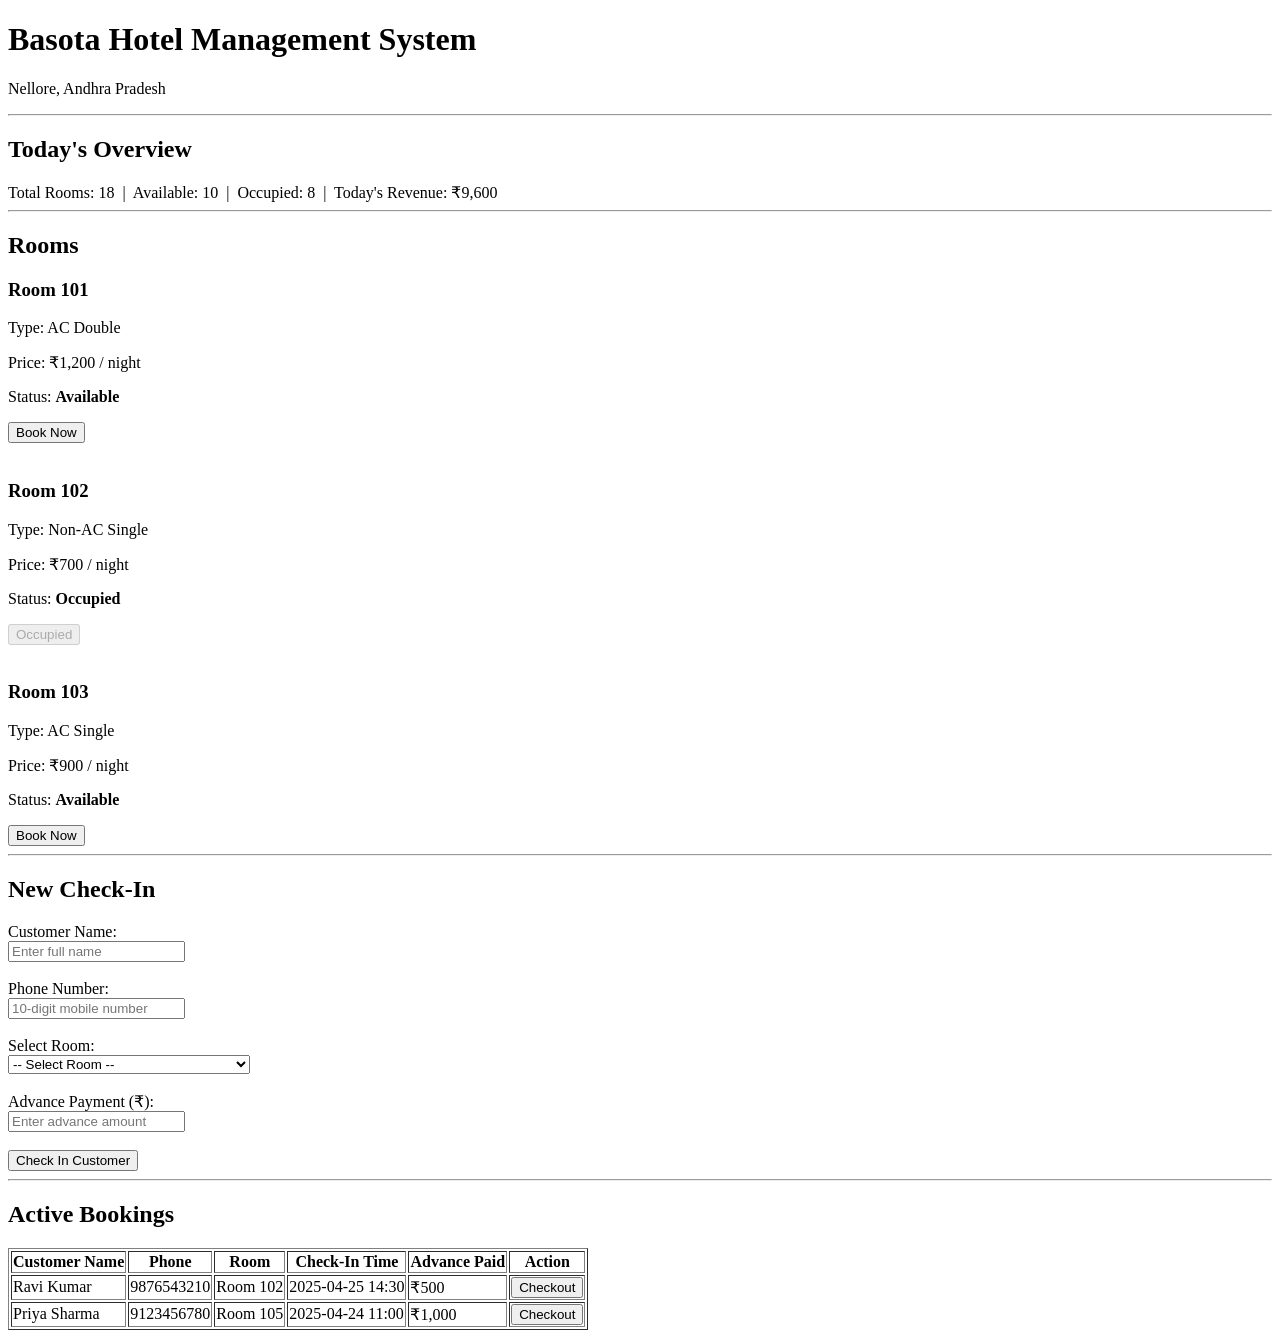
==== HMS/index.html @ ab5b76ca "Day 2 - HTML structure with rooms, form and bookings table" ====
<!DOCTYPE html>
<html lang="en">
<head>
  <meta charset="UTF-8">
  <meta name="viewport" content="width=device-width, initial-scale=1.0">
  <title>Basota Hotel</title>
</head>
<body>

  <!-- PAGE HEADER -->
  <header>
    <h1>Basota Hotel Management System</h1>
    <p>Nellore, Andhra Pradesh</p>
  </header>

  <hr>

  <!-- DASHBOARD STATS -->
  <section>
    <h2>Today's Overview</h2>

    <div>
      <span>Total Rooms: 18</span> &nbsp;|&nbsp;
      <span>Available: 10</span> &nbsp;|&nbsp;
      <span>Occupied: 8</span> &nbsp;|&nbsp;
      <span>Today's Revenue: ₹9,600</span>
    </div>
  </section>

  <hr>

  <!-- ROOM CARDS -->
  <section>
    <h2>Rooms</h2>

    <!-- Room Card 1 -->
    <div>
      <h3>Room 101</h3>
      <p>Type: AC Double</p>
      <p>Price: ₹1,200 / night</p>
      <p>Status: <strong>Available</strong></p>
      <button>Book Now</button>
    </div>

    <br>

    <!-- Room Card 2 -->
    <div>
      <h3>Room 102</h3>
      <p>Type: Non-AC Single</p>
      <p>Price: ₹700 / night</p>
      <p>Status: <strong>Occupied</strong></p>
      <button disabled>Occupied</button>
    </div>

    <br>

    <!-- Room Card 3 -->
    <div>
      <h3>Room 103</h3>
      <p>Type: AC Single</p>
      <p>Price: ₹900 / night</p>
      <p>Status: <strong>Available</strong></p>
      <button>Book Now</button>
    </div>

  </section>

  <hr>

  <!-- CHECK-IN FORM -->
  <section>
    <h2>New Check-In</h2>

    <form>

      <label>Customer Name:</label><br>
      <input type="text" placeholder="Enter full name"><br><br>

      <label>Phone Number:</label><br>
      <input type="tel" placeholder="10-digit mobile number"><br><br>

      <label>Select Room:</label><br>
      <select>
        <option value="">-- Select Room --</option>
        <option value="101">Room 101 - AC Double - ₹1200/night</option>
        <option value="103">Room 103 - AC Single - ₹900/night</option>
      </select><br><br>

      <label>Advance Payment (₹):</label><br>
      <input type="number" placeholder="Enter advance amount"><br><br>

      <button type="submit">Check In Customer</button>

    </form>

  </section>

  <hr>

  <!-- ACTIVE BOOKINGS TABLE -->
  <section>
    <h2>Active Bookings</h2>

    <table border="1">
      <thead>
        <tr>
          <th>Customer Name</th>
          <th>Phone</th>
          <th>Room</th>
          <th>Check-In Time</th>
          <th>Advance Paid</th>
          <th>Action</th>
        </tr>
      </thead>
      <tbody>
        <tr>
          <td>Ravi Kumar</td>
          <td>9876543210</td>
          <td>Room 102</td>
          <td>2025-04-25 14:30</td>
          <td>₹500</td>
          <td><button>Checkout</button></td>
        </tr>
        <tr>
          <td>Priya Sharma</td>
          <td>9123456780</td>
          <td>Room 105</td>
          <td>2025-04-24 11:00</td>
          <td>₹1,000</td>
          <td><button>Checkout</button></td>
        </tr>
      </tbody>
    </table>

  </section>

</body>
</html>
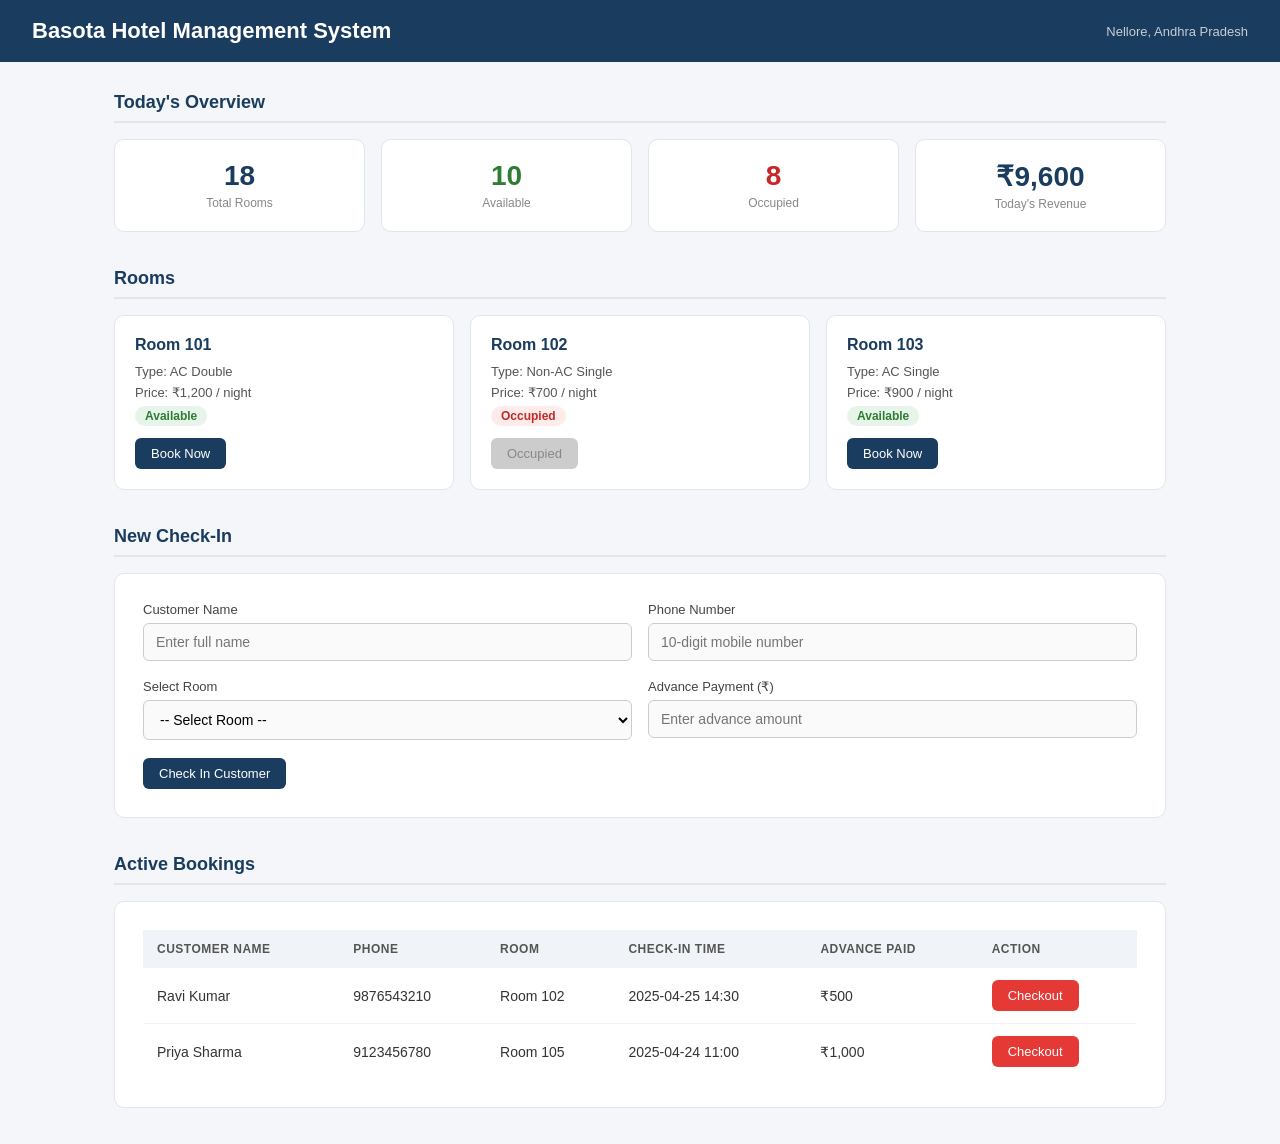
==== commit 18dfe1de: "Day 3 - CSS styling working" ====
--- a/HMS/index.html
+++ b/HMS/index.html
@@ -4,136 +4,149 @@
   <meta charset="UTF-8">
   <meta name="viewport" content="width=device-width, initial-scale=1.0">
   <title>Basota Hotel</title>
+  <link rel="stylesheet" href="style.css">
 </head>
 <body>
 
-  <!-- PAGE HEADER -->
+  <!-- HEADER -->
   <header>
     <h1>Basota Hotel Management System</h1>
     <p>Nellore, Andhra Pradesh</p>
   </header>
 
-  <hr>
+  <main>
 
-  <!-- DASHBOARD STATS -->
-  <section>
-    <h2>Today's Overview</h2>
+    <!-- STATS -->
+    <section>
+      <h2>Today's Overview</h2>
+      <div class="stats-grid">
+        <div class="stat-card">
+          <div class="number">18</div>
+          <div class="label">Total Rooms</div>
+        </div>
+        <div class="stat-card">
+          <div class="number" style="color:#2e7d32">10</div>
+          <div class="label">Available</div>
+        </div>
+        <div class="stat-card">
+          <div class="number" style="color:#c62828">8</div>
+          <div class="label">Occupied</div>
+        </div>
+        <div class="stat-card">
+          <div class="number">₹9,600</div>
+          <div class="label">Today's Revenue</div>
+        </div>
+      </div>
+    </section>
 
-    <div>
-      <span>Total Rooms: 18</span> &nbsp;|&nbsp;
-      <span>Available: 10</span> &nbsp;|&nbsp;
-      <span>Occupied: 8</span> &nbsp;|&nbsp;
-      <span>Today's Revenue: ₹9,600</span>
-    </div>
-  </section>
+    <!-- ROOMS -->
+    <section>
+      <h2>Rooms</h2>
+      <div class="rooms-grid">
 
-  <hr>
+        <div class="room-card">
+          <h3>Room 101</h3>
+          <p>Type: AC Double</p>
+          <p>Price: ₹1,200 / night</p>
+          <span class="badge available">Available</span><br>
+          <button class="btn btn-primary">Book Now</button>
+        </div>
 
-  <!-- ROOM CARDS -->
-  <section>
-    <h2>Rooms</h2>
+        <div class="room-card">
+          <h3>Room 102</h3>
+          <p>Type: Non-AC Single</p>
+          <p>Price: ₹700 / night</p>
+          <span class="badge occupied">Occupied</span><br>
+          <button class="btn" disabled>Occupied</button>
+        </div>
 
-    <!-- Room Card 1 -->
-    <div>
-      <h3>Room 101</h3>
-      <p>Type: AC Double</p>
-      <p>Price: ₹1,200 / night</p>
-      <p>Status: <strong>Available</strong></p>
-      <button>Book Now</button>
-    </div>
+        <div class="room-card">
+          <h3>Room 103</h3>
+          <p>Type: AC Single</p>
+          <p>Price: ₹900 / night</p>
+          <span class="badge available">Available</span><br>
+          <button class="btn btn-primary">Book Now</button>
+        </div>
 
-    <br>
+      </div>
+    </section>
 
-    <!-- Room Card 2 -->
-    <div>
-      <h3>Room 102</h3>
-      <p>Type: Non-AC Single</p>
-      <p>Price: ₹700 / night</p>
-      <p>Status: <strong>Occupied</strong></p>
-      <button disabled>Occupied</button>
-    </div>
+    <!-- CHECK-IN FORM -->
+    <section>
+      <h2>New Check-In</h2>
+      <div class="form-card">
+        <form>
 
-    <br>
+          <div class="form-row">
+            <div class="form-group">
+              <label>Customer Name</label>
+              <input type="text" placeholder="Enter full name">
+            </div>
+            <div class="form-group">
+              <label>Phone Number</label>
+              <input type="tel" placeholder="10-digit mobile number">
+            </div>
+          </div>
 
-    <!-- Room Card 3 -->
-    <div>
-      <h3>Room 103</h3>
-      <p>Type: AC Single</p>
-      <p>Price: ₹900 / night</p>
-      <p>Status: <strong>Available</strong></p>
-      <button>Book Now</button>
-    </div>
+          <div class="form-row">
+            <div class="form-group">
+              <label>Select Room</label>
+              <select>
+                <option value="">-- Select Room --</option>
+                <option value="101">Room 101 - AC Double - ₹1,200/night</option>
+                <option value="103">Room 103 - AC Single - ₹900/night</option>
+              </select>
+            </div>
+            <div class="form-group">
+              <label>Advance Payment (₹)</label>
+              <input type="number" placeholder="Enter advance amount">
+            </div>
+          </div>
 
-  </section>
+          <button type="submit" class="btn btn-primary">Check In Customer</button>
 
-  <hr>
+        </form>
+      </div>
+    </section>
 
-  <!-- CHECK-IN FORM -->
-  <section>
-    <h2>New Check-In</h2>
+    <!-- ACTIVE BOOKINGS -->
+    <section>
+      <h2>Active Bookings</h2>
+      <div class="table-card">
+        <table>
+          <thead>
+            <tr>
+              <th>Customer Name</th>
+              <th>Phone</th>
+              <th>Room</th>
+              <th>Check-In Time</th>
+              <th>Advance Paid</th>
+              <th>Action</th>
+            </tr>
+          </thead>
+          <tbody>
+            <tr>
+              <td>Ravi Kumar</td>
+              <td>9876543210</td>
+              <td>Room 102</td>
+              <td>2025-04-25 14:30</td>
+              <td>₹500</td>
+              <td><button class="btn btn-danger">Checkout</button></td>
+            </tr>
+            <tr>
+              <td>Priya Sharma</td>
+              <td>9123456780</td>
+              <td>Room 105</td>
+              <td>2025-04-24 11:00</td>
+              <td>₹1,000</td>
+              <td><button class="btn btn-danger">Checkout</button></td>
+            </tr>
+          </tbody>
+        </table>
+      </div>
+    </section>
 
-    <form>
-
-      <label>Customer Name:</label><br>
-      <input type="text" placeholder="Enter full name"><br><br>
-
-      <label>Phone Number:</label><br>
-      <input type="tel" placeholder="10-digit mobile number"><br><br>
-
-      <label>Select Room:</label><br>
-      <select>
-        <option value="">-- Select Room --</option>
-        <option value="101">Room 101 - AC Double - ₹1200/night</option>
-        <option value="103">Room 103 - AC Single - ₹900/night</option>
-      </select><br><br>
-
-      <label>Advance Payment (₹):</label><br>
-      <input type="number" placeholder="Enter advance amount"><br><br>
-
-      <button type="submit">Check In Customer</button>
-
-    </form>
-
-  </section>
-
-  <hr>
-
-  <!-- ACTIVE BOOKINGS TABLE -->
-  <section>
-    <h2>Active Bookings</h2>
-
-    <table border="1">
-      <thead>
-        <tr>
-          <th>Customer Name</th>
-          <th>Phone</th>
-          <th>Room</th>
-          <th>Check-In Time</th>
-          <th>Advance Paid</th>
-          <th>Action</th>
-        </tr>
-      </thead>
-      <tbody>
-        <tr>
-          <td>Ravi Kumar</td>
-          <td>9876543210</td>
-          <td>Room 102</td>
-          <td>2025-04-25 14:30</td>
-          <td>₹500</td>
-          <td><button>Checkout</button></td>
-        </tr>
-        <tr>
-          <td>Priya Sharma</td>
-          <td>9123456780</td>
-          <td>Room 105</td>
-          <td>2025-04-24 11:00</td>
-          <td>₹1,000</td>
-          <td><button>Checkout</button></td>
-        </tr>
-      </tbody>
-    </table>
-
-  </section>
+  </main>
 
 </body>
 </html>
--- a/HMS/style.css
+++ b/HMS/style.css
@@ -0,0 +1,253 @@
+/* ── RESET & BASE ── */
+* {
+  margin: 0;
+  padding: 0;
+  box-sizing: border-box;
+}
+
+body {
+  font-family: 'Segoe UI', sans-serif;
+  background-color: #f4f6f9;
+  color: #333;
+  font-size: 15px;
+}
+
+/* ── HEADER ── */
+header {
+  background-color: #1a3c5e;
+  color: white;
+  padding: 18px 32px;
+  display: flex;
+  justify-content: space-between;
+  align-items: center;
+}
+
+header h1 {
+  font-size: 22px;
+  font-weight: 600;
+}
+
+header p {
+  font-size: 13px;
+  opacity: 0.75;
+}
+
+/* ── MAIN LAYOUT ── */
+main {
+  max-width: 1100px;
+  margin: 30px auto;
+  padding: 0 24px;
+}
+
+/* ── SECTION TITLES ── */
+h2 {
+  font-size: 18px;
+  font-weight: 600;
+  color: #1a3c5e;
+  margin-bottom: 16px;
+  padding-bottom: 8px;
+  border-bottom: 2px solid #e0e6ed;
+}
+
+/* ── STAT CARDS (dashboard overview) ── */
+.stats-grid {
+  display: grid;
+  grid-template-columns: repeat(4, 1fr);
+  gap: 16px;
+  margin-bottom: 36px;
+}
+
+.stat-card {
+  background: white;
+  border-radius: 10px;
+  padding: 20px;
+  text-align: center;
+  border: 1px solid #e0e6ed;
+}
+
+.stat-card .number {
+  font-size: 28px;
+  font-weight: 700;
+  color: #1a3c5e;
+}
+
+.stat-card .label {
+  font-size: 12px;
+  color: #888;
+  margin-top: 4px;
+}
+
+/* ── ROOM CARDS ── */
+.rooms-grid {
+  display: grid;
+  grid-template-columns: repeat(3, 1fr);
+  gap: 16px;
+  margin-bottom: 36px;
+}
+
+.room-card {
+  background: white;
+  border-radius: 10px;
+  padding: 20px;
+  border: 1px solid #e0e6ed;
+}
+
+.room-card h3 {
+  font-size: 16px;
+  font-weight: 600;
+  margin-bottom: 10px;
+  color: #1a3c5e;
+}
+
+.room-card p {
+  font-size: 13px;
+  color: #555;
+  margin-bottom: 6px;
+}
+
+/* ── STATUS BADGES ── */
+.badge {
+  display: inline-block;
+  padding: 3px 10px;
+  border-radius: 20px;
+  font-size: 12px;
+  font-weight: 600;
+  margin-bottom: 12px;
+}
+
+.badge.available {
+  background-color: #e6f4ea;
+  color: #2e7d32;
+}
+
+.badge.occupied {
+  background-color: #fdecea;
+  color: #c62828;
+}
+
+.badge.cleaning {
+  background-color: #fff8e1;
+  color: #f57f17;
+}
+
+/* ── BUTTONS ── */
+.btn {
+  padding: 8px 16px;
+  border: none;
+  border-radius: 6px;
+  font-size: 13px;
+  font-weight: 500;
+  cursor: pointer;
+}
+
+.btn-primary {
+  background-color: #1a3c5e;
+  color: white;
+}
+
+.btn-primary:hover {
+  background-color: #254d75;
+}
+
+.btn-danger {
+  background-color: #e53935;
+  color: white;
+}
+
+.btn-danger:hover {
+  background-color: #c62828;
+}
+
+.btn:disabled {
+  background-color: #ccc;
+  color: #888;
+  cursor: not-allowed;
+}
+
+/* ── FORM ── */
+.form-card {
+  background: white;
+  border-radius: 10px;
+  padding: 28px;
+  border: 1px solid #e0e6ed;
+  margin-bottom: 36px;
+}
+
+.form-group {
+  margin-bottom: 18px;
+}
+
+.form-group label {
+  display: block;
+  font-size: 13px;
+  font-weight: 500;
+  color: #444;
+  margin-bottom: 6px;
+}
+
+.form-group input,
+.form-group select {
+  width: 100%;
+  padding: 10px 12px;
+  border: 1px solid #ccc;
+  border-radius: 6px;
+  font-size: 14px;
+  background: #fafafa;
+}
+
+.form-group input:focus,
+.form-group select:focus {
+  outline: none;
+  border-color: #1a3c5e;
+  background: white;
+}
+
+.form-row {
+  display: grid;
+  grid-template-columns: 1fr 1fr;
+  gap: 16px;
+}
+
+/* ── BOOKINGS TABLE ── */
+.table-card {
+  background: white;
+  border-radius: 10px;
+  padding: 28px;
+  border: 1px solid #e0e6ed;
+  margin-bottom: 36px;
+  overflow-x: auto;
+}
+
+table {
+  width: 100%;
+  border-collapse: collapse;
+  font-size: 14px;
+}
+
+thead {
+  background-color: #f0f4f8;
+}
+
+th {
+  text-align: left;
+  padding: 12px 14px;
+  font-size: 12px;
+  font-weight: 600;
+  color: #555;
+  text-transform: uppercase;
+  letter-spacing: 0.5px;
+}
+
+td {
+  padding: 12px 14px;
+  border-bottom: 1px solid #f0f4f8;
+  color: #333;
+}
+
+tr:last-child td {
+  border-bottom: none;
+}
+
+tr:hover td {
+  background-color: #fafbfc;
+}
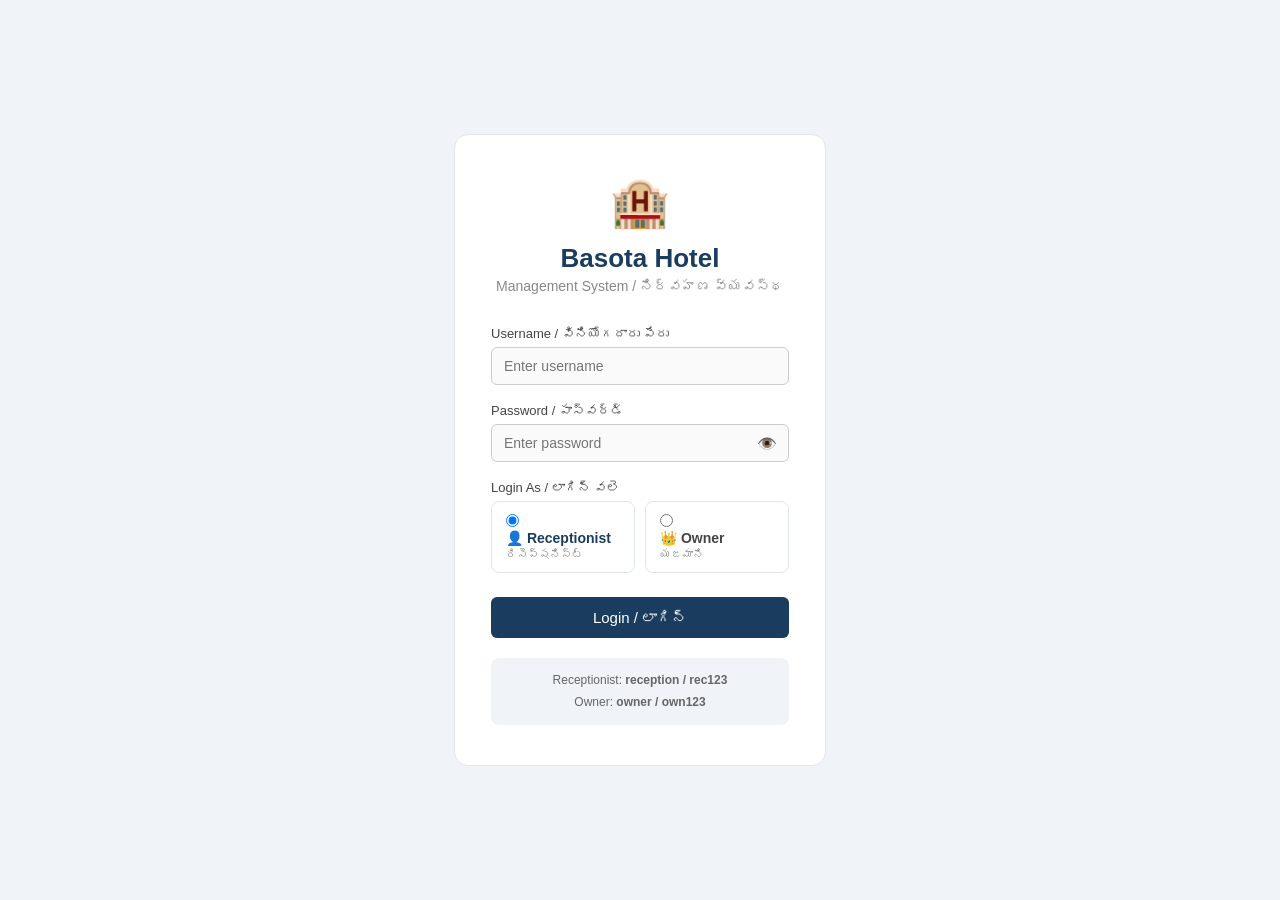
==== commit 1583b3a9: "Day 6 - login system with receptionist and owner roles" ====
--- a/HMS/index.html
+++ b/HMS/index.html
@@ -3,150 +3,134 @@
 <head>
   <meta charset="UTF-8">
   <meta name="viewport" content="width=device-width, initial-scale=1.0">
-  <title>Basota Hotel</title>
+  <title>Basota Hotel – Login</title>
   <link rel="stylesheet" href="style.css">
 </head>
-<body>
+<body class="login-page">
 
-  <!-- HEADER -->
-  <header>
-    <h1>Basota Hotel Management System</h1>
-    <p>Nellore, Andhra Pradesh</p>
-  </header>
+  <div class="login-container">
+    <div class="login-card">
 
-  <main>
+      <div class="login-header">
+        <div class="login-logo">🏨</div>
+        <h1>Basota Hotel</h1>
+        <p>Management System / నిర్వహణ వ్యవస్థ</p>
+      </div>
 
-    <!-- STATS -->
-    <section>
-      <h2>Today's Overview</h2>
-      <div class="stats-grid">
-        <div class="stat-card">
-          <div class="number">18</div>
-          <div class="label">Total Rooms</div>
-        </div>
-        <div class="stat-card">
-          <div class="number" style="color:#2e7d32">10</div>
-          <div class="label">Available</div>
-        </div>
-        <div class="stat-card">
-          <div class="number" style="color:#c62828">8</div>
-          <div class="label">Occupied</div>
-        </div>
-        <div class="stat-card">
-          <div class="number">₹9,600</div>
-          <div class="label">Today's Revenue</div>
-        </div>
-      </div>
-    </section>
+      <form id="loginForm">
 
-    <!-- ROOMS -->
-    <section>
-      <h2>Rooms</h2>
-      <div class="rooms-grid">
-
-        <div class="room-card">
-          <h3>Room 101</h3>
-          <p>Type: AC Double</p>
-          <p>Price: ₹1,200 / night</p>
-          <span class="badge available">Available</span><br>
-          <button class="btn btn-primary">Book Now</button>
+        <div class="form-group">
+          <label>Username / వినియోగదారు పేరు</label>
+          <input type="text" id="username"
+                 placeholder="Enter username" autocomplete="off">
         </div>
 
-        <div class="room-card">
-          <h3>Room 102</h3>
-          <p>Type: Non-AC Single</p>
-          <p>Price: ₹700 / night</p>
-          <span class="badge occupied">Occupied</span><br>
-          <button class="btn" disabled>Occupied</button>
+        <div class="form-group">
+          <label>Password / పాస్‌వర్డ్</label>
+          <div class="password-wrap">
+            <input type="password" id="password"
+                   placeholder="Enter password">
+            <span class="eye-btn" onclick="togglePassword()">👁️</span>
+          </div>
         </div>
 
-        <div class="room-card">
-          <h3>Room 103</h3>
-          <p>Type: AC Single</p>
-          <p>Price: ₹900 / night</p>
-          <span class="badge available">Available</span><br>
-          <button class="btn btn-primary">Book Now</button>
+        <div class="form-group">
+          <label>Login As / లాగిన్ వలె</label>
+          <div class="role-selector">
+            <label class="role-option">
+              <input type="radio" name="role"
+                     value="receptionist" checked>
+              <span>
+                <strong>👤 Receptionist</strong>
+                <small>రిసెప్షనిస్ట్</small>
+              </span>
+            </label>
+            <label class="role-option">
+              <input type="radio" name="role" value="owner">
+              <span>
+                <strong>👑 Owner</strong>
+                <small>యజమాని</small>
+              </span>
+            </label>
+          </div>
         </div>
 
+        <div id="loginError" class="error-msg" style="display:none">
+          ❌ Invalid username or password
+        </div>
+
+        <button type="submit" class="btn btn-primary btn-full">
+          Login / లాగిన్
+        </button>
+
+      </form>
+
+      <div class="login-hint">
+        <p>Receptionist: <strong>reception / rec123</strong></p>
+        <p>Owner: <strong>owner / own123</strong></p>
       </div>
-    </section>
 
-    <!-- CHECK-IN FORM -->
-    <section>
-      <h2>New Check-In</h2>
-      <div class="form-card">
-        <form>
+    </div>
+  </div>
 
-          <div class="form-row">
-            <div class="form-group">
-              <label>Customer Name</label>
-              <input type="text" placeholder="Enter full name">
-            </div>
-            <div class="form-group">
-              <label>Phone Number</label>
-              <input type="tel" placeholder="10-digit mobile number">
-            </div>
-          </div>
+  <script>
+  // ── USER ACCOUNTS ─────────────────────────────────────────────
+  const USERS = {
+    receptionist: {
+      username: 'reception',
+      password: 'rec123',
+      role: 'receptionist',
+      name: 'Receptionist',
+      redirect: 'rooms-map.html'
+    },
+    owner: {
+      username: 'owner',
+      password: 'own123',
+      role: 'owner',
+      name: 'Owner',
+      redirect: 'owner-dashboard.html'
+    }
+  };
 
-          <div class="form-row">
-            <div class="form-group">
-              <label>Select Room</label>
-              <select>
-                <option value="">-- Select Room --</option>
-                <option value="101">Room 101 - AC Double - ₹1,200/night</option>
-                <option value="103">Room 103 - AC Single - ₹900/night</option>
-              </select>
-            </div>
-            <div class="form-group">
-              <label>Advance Payment (₹)</label>
-              <input type="number" placeholder="Enter advance amount">
-            </div>
-          </div>
+  // ── LOGIN FORM ────────────────────────────────────────────────
+  document.getElementById('loginForm').addEventListener('submit', function(e) {
+    e.preventDefault();
 
-          <button type="submit" class="btn btn-primary">Check In Customer</button>
+    const username = document.getElementById('username').value.trim();
+    const password = document.getElementById('password').value.trim();
+    const role     = document.querySelector('input[name="role"]:checked').value;
+    const user     = USERS[role];
+    const errorDiv = document.getElementById('loginError');
 
-        </form>
-      </div>
-    </section>
+    if (username === user.username && password === user.password) {
+      // Save session
+      localStorage.setItem('hotelUser', JSON.stringify({
+        name: user.name,
+        role: user.role
+      }));
+      // Redirect
+      window.location.href = user.redirect;
+    } else {
+      errorDiv.style.display = 'block';
+      document.getElementById('password').value = '';
+      setTimeout(() => { errorDiv.style.display = 'none'; }, 3000);
+    }
+  });
 
-    <!-- ACTIVE BOOKINGS -->
-    <section>
-      <h2>Active Bookings</h2>
-      <div class="table-card">
-        <table>
-          <thead>
-            <tr>
-              <th>Customer Name</th>
-              <th>Phone</th>
-              <th>Room</th>
-              <th>Check-In Time</th>
-              <th>Advance Paid</th>
-              <th>Action</th>
-            </tr>
-          </thead>
-          <tbody>
-            <tr>
-              <td>Ravi Kumar</td>
-              <td>9876543210</td>
-              <td>Room 102</td>
-              <td>2025-04-25 14:30</td>
-              <td>₹500</td>
-              <td><button class="btn btn-danger">Checkout</button></td>
-            </tr>
-            <tr>
-              <td>Priya Sharma</td>
-              <td>9123456780</td>
-              <td>Room 105</td>
-              <td>2025-04-24 11:00</td>
-              <td>₹1,000</td>
-              <td><button class="btn btn-danger">Checkout</button></td>
-            </tr>
-          </tbody>
-        </table>
-      </div>
-    </section>
+  // ── TOGGLE PASSWORD VISIBILITY ────────────────────────────────
+  function togglePassword() {
+    const input = document.getElementById('password');
+    input.type  = input.type === 'password' ? 'text' : 'password';
+  }
 
-  </main>
+  // If already logged in, redirect
+  const saved = localStorage.getItem('hotelUser');
+  if (saved) {
+    const u = JSON.parse(saved);
+    if (u.role === 'owner') window.location.href = 'owner-dashboard.html';
+    else window.location.href = 'rooms-map.html';
+  }
+  </script>
 
 </body>
 </html>
--- a/HMS/style.css
+++ b/HMS/style.css
@@ -250,4 +250,764 @@
 
 tr:hover td {
   background-color: #fafbfc;
+}
+
+/* ── LOGIN PAGE ── */
+.login-page {
+  background: #f0f4f8;
+  display: flex;
+  align-items: center;
+  justify-content: center;
+  min-height: 100vh;
+}
+
+.login-container {
+  width: 100%;
+  max-width: 420px;
+  padding: 24px;
+}
+
+.login-card {
+  background: white;
+  border-radius: 14px;
+  padding: 40px 36px;
+  border: 1px solid #e0e6ed;
+}
+
+.login-header {
+  text-align: center;
+  margin-bottom: 32px;
+}
+
+.login-header h1 {
+  font-size: 26px;
+  color: #1a3c5e;
+  margin-bottom: 4px;
+}
+
+.login-header p {
+  color: #888;
+  font-size: 14px;
+}
+
+.login-hint {
+  text-align: center;
+  font-size: 12px;
+  color: #aaa;
+  margin-top: 16px;
+}
+
+.error-msg {
+  background: #fdecea;
+  color: #c62828;
+  padding: 10px 14px;
+  border-radius: 6px;
+  font-size: 13px;
+  margin-bottom: 14px;
+}
+
+.btn-full {
+  width: 100%;
+  padding: 12px;
+  font-size: 15px;
+}
+
+/* ── APP LAYOUT (sidebar + main) ── */
+.app-page {
+  display: flex;
+  min-height: 100vh;
+  background: #f4f6f9;
+}
+
+/* ── SIDEBAR ── */
+.sidebar {
+  width: 240px;
+  min-height: 100vh;
+  background: #1a3c5e;
+  display: flex;
+  flex-direction: column;
+  position: fixed;
+  left: 0;
+  top: 0;
+}
+
+.sidebar-logo {
+  padding: 24px 20px;
+  border-bottom: 1px solid rgba(255,255,255,0.1);
+}
+
+.sidebar-logo h2 {
+  color: white;
+  font-size: 16px;
+  font-weight: 600;
+  border: none;
+  padding: 0;
+  margin: 0;
+}
+
+.sidebar-logo p {
+  color: rgba(255,255,255,0.5);
+  font-size: 12px;
+  margin-top: 4px;
+}
+
+.sidebar-nav {
+  flex: 1;
+  padding: 16px 0;
+}
+
+.nav-item {
+  display: flex;
+  align-items: center;
+  gap: 12px;
+  padding: 12px 20px;
+  color: rgba(255,255,255,0.7);
+  text-decoration: none;
+  font-size: 14px;
+  transition: all 0.2s;
+}
+
+.nav-item:hover {
+  background: rgba(255,255,255,0.08);
+  color: white;
+}
+
+.nav-item.active {
+  background: rgba(255,255,255,0.15);
+  color: white;
+  border-right: 3px solid #4fc3f7;
+}
+
+.nav-icon {
+  font-size: 16px;
+}
+
+.sidebar-footer {
+  padding: 16px 0;
+  border-top: 1px solid rgba(255,255,255,0.1);
+}
+
+.nav-item.logout {
+  color: rgba(255,100,100,0.8);
+}
+
+.nav-item.logout:hover {
+  color: #ff6b6b;
+  background: rgba(255,100,100,0.08);
+}
+
+/* ── MAIN CONTENT ── */
+.main-content {
+  margin-left: 240px;
+  flex: 1;
+  padding: 0;
+  min-height: 100vh;
+}
+
+/* ── TOP BAR ── */
+.topbar {
+  background: white;
+  padding: 16px 28px;
+  display: flex;
+  align-items: center;
+  justify-content: space-between;
+  border-bottom: 1px solid #e0e6ed;
+  position: sticky;
+  top: 0;
+  z-index: 10;
+}
+
+.topbar h2 {
+  font-size: 20px;
+  color: #1a3c5e;
+  border: none;
+  padding: 0;
+  margin: 0;
+}
+
+.topbar-right {
+  display: flex;
+  align-items: center;
+  gap: 20px;
+}
+
+.topbar-date {
+  font-size: 13px;
+  color: #888;
+}
+
+.topbar-user {
+  font-size: 14px;
+  font-weight: 500;
+  color: #1a3c5e;
+}
+
+/* ── CONTENT AREA PADDING ── */
+.stats-grid,
+.rooms-grid,
+.section-card {
+  margin: 24px 28px;
+}
+
+/* ── STAT CARDS ── */
+.stats-grid {
+  display: grid;
+  grid-template-columns: repeat(4, 1fr);
+  gap: 16px;
+}
+
+.stat-card {
+  background: white;
+  border-radius: 12px;
+  padding: 20px;
+  display: flex;
+  align-items: center;
+  gap: 16px;
+  border: 1px solid #e0e6ed;
+}
+
+.stat-icon {
+  width: 48px;
+  height: 48px;
+  border-radius: 10px;
+  display: flex;
+  align-items: center;
+  justify-content: center;
+  font-size: 22px;
+  flex-shrink: 0;
+}
+
+.stat-card .number {
+  font-size: 24px;
+  font-weight: 700;
+  color: #1a3c5e;
+  line-height: 1;
+}
+
+.stat-card .label {
+  font-size: 12px;
+  color: #888;
+  margin-top: 4px;
+}
+
+/* ── SECTION CARD ── */
+.section-card {
+  background: white;
+  border-radius: 12px;
+  border: 1px solid #e0e6ed;
+  overflow: hidden;
+}
+
+.section-header {
+  display: flex;
+  align-items: center;
+  justify-content: space-between;
+  padding: 18px 24px;
+  border-bottom: 1px solid #f0f4f8;
+}
+
+.section-header h3 {
+  font-size: 16px;
+  font-weight: 600;
+  color: #1a3c5e;
+}
+
+.table-wrapper {
+  padding: 0 8px;
+  overflow-x: auto;
+}
+
+/* ── ROOM CARDS ── */
+.rooms-grid {
+  display: grid;
+  grid-template-columns: repeat(3, 1fr);
+  gap: 16px;
+}
+
+.room-card {
+  background: white;
+  border-radius: 12px;
+  padding: 20px;
+  border: 1px solid #e0e6ed;
+}
+
+.room-card-top {
+  display: flex;
+  align-items: center;
+  justify-content: space-between;
+  margin-bottom: 12px;
+}
+
+.room-card h3 {
+  font-size: 15px;
+  font-weight: 600;
+  color: #1a3c5e;
+  margin: 0;
+}
+
+.room-card p {
+  font-size: 13px;
+  color: #666;
+  margin-bottom: 6px;
+}
+
+.room-card .btn {
+  margin-top: 12px;
+  width: 100%;
+}
+
+/* ── FORM INSIDE SECTION CARD ── */
+.section-card form {
+  padding: 24px;
+}
+/* ── STATS BAR ── */
+.stats-bar {
+  display: grid;
+  grid-template-columns: repeat(4, 1fr);
+  gap: 12px;
+  margin: 20px 28px 0;
+}
+
+.stats-bar-item {
+  border-radius: 10px;
+  padding: 14px 16px;
+  display: flex;
+  flex-direction: column;
+  align-items: center;
+  gap: 4px;
+  font-size: 12px;
+  font-weight: 500;
+}
+
+.stats-bar-num {
+  font-size: 28px;
+  font-weight: 700;
+  line-height: 1;
+}
+
+/* ── LEGEND ── */
+.map-legend {
+  display: flex;
+  gap: 20px;
+  margin: 16px 28px 0;
+  flex-wrap: wrap;
+}
+
+.legend-item {
+  display: flex;
+  align-items: center;
+  gap: 6px;
+  font-size: 13px;
+  color: #555;
+}
+
+.legend-dot {
+  width: 12px;
+  height: 12px;
+  border-radius: 3px;
+  flex-shrink: 0;
+}
+
+/* ── ROOM MAP CONTAINER ── */
+.room-map-container {
+  margin: 16px 28px 28px;
+}
+
+/* ── FLOOR SECTION ── */
+.floor-section {
+  margin-bottom: 24px;
+  background: white;
+  border-radius: 12px;
+  border: 1px solid #e0e6ed;
+  overflow: hidden;
+}
+
+.floor-title {
+  background: #1a3c5e;
+  color: white;
+  padding: 10px 16px;
+  font-size: 14px;
+  font-weight: 600;
+  letter-spacing: 0.3px;
+}
+
+.floor-rooms {
+  display: flex;
+  flex-wrap: wrap;
+  gap: 10px;
+  padding: 16px;
+}
+
+/* ── INDIVIDUAL ROOM BUTTON ── */
+.map-room {
+  width: 80px;
+  height: 64px;
+  border-radius: 8px;
+  display: flex;
+  flex-direction: column;
+  align-items: center;
+  justify-content: center;
+  cursor: pointer;
+  transition: transform 0.15s, box-shadow 0.15s;
+  border: 2px solid transparent;
+}
+
+.map-room:hover {
+  transform: scale(1.06);
+  box-shadow: 0 4px 12px rgba(0,0,0,0.15);
+}
+
+.map-room-number {
+  font-size: 15px;
+  font-weight: 700;
+}
+
+.map-room-type {
+  font-size: 10px;
+  font-weight: 500;
+  margin-top: 2px;
+  opacity: 0.9;
+}
+
+/* Room status colors — matches Hotel 360 */
+.map-room-available {
+  background: #2e7d32;
+  color: white;
+}
+
+.map-room-occupied {
+  background: #c62828;
+  color: white;
+}
+
+.map-room-cleaning {
+  background: #f57f17;
+  color: white;
+}
+
+.map-room-blocked {
+  background: #888;
+  color: white;
+}
+
+/* ── MODAL ── */
+.modal-overlay {
+  display: none;
+  position: fixed;
+  top: 0; left: 0;
+  width: 100%; height: 100%;
+  background: rgba(0,0,0,0.5);
+  z-index: 100;
+  align-items: center;
+  justify-content: center;
+}
+
+.modal-box {
+  background: white;
+  border-radius: 14px;
+  width: 100%;
+  max-width: 480px;
+  max-height: 90vh;
+  overflow-y: auto;
+  margin: 16px;
+}
+
+.modal-header {
+  display: flex;
+  align-items: flex-start;
+  justify-content: space-between;
+  padding: 20px 24px 16px;
+  border-bottom: 1px solid #f0f4f8;
+}
+
+.modal-header h3 {
+  font-size: 18px;
+  color: #1a3c5e;
+  margin-bottom: 6px;
+}
+
+.modal-close {
+  background: none;
+  border: none;
+  font-size: 20px;
+  cursor: pointer;
+  color: #888;
+  padding: 0;
+  line-height: 1;
+}
+
+.modal-close:hover { color: #333; }
+
+.modal-subtitle {
+  font-size: 13px;
+  color: #888;
+  padding: 12px 24px 0;
+}
+
+#availableActions form,
+#occupiedActions,
+#cleaningActions {
+  padding: 16px 24px 24px;
+}
+
+.modal-price-box {
+  background: #f0f4f8;
+  border-radius: 8px;
+  padding: 12px 14px;
+  display: flex;
+  justify-content: space-between;
+  align-items: center;
+  font-size: 14px;
+  margin-bottom: 16px;
+}
+
+.modal-actions {
+  display: flex;
+  gap: 10px;
+  justify-content: flex-end;
+  margin-top: 16px;
+}
+
+.btn-secondary {
+  background: #f0f4f8;
+  color: #555;
+  border: 1px solid #ddd;
+}
+
+.btn-secondary:hover {
+  background: #e0e6ed;
+}
+
+/* ── PAYMENT MODES ── */
+.payment-modes {
+  display: grid;
+  grid-template-columns: repeat(4, 1fr);
+  gap: 8px;
+}
+
+.payment-option {
+  display: flex;
+  flex-direction: column;
+  align-items: center;
+  gap: 4px;
+  cursor: pointer;
+}
+
+.payment-option input {
+  width: auto;
+}
+
+.payment-option span {
+  font-size: 12px;
+  text-align: center;
+}
+
+.payment-option input:checked + span {
+  color: #1a3c5e;
+  font-weight: 600;
+}
+
+/* ── GUEST INFO BOX ── */
+.guest-info-box {
+  background: #f8fafc;
+  border-radius: 8px;
+  padding: 16px;
+  margin-bottom: 16px;
+}
+
+.guest-info-row {
+  display: flex;
+  justify-content: space-between;
+  padding: 6px 0;
+  border-bottom: 1px solid #eee;
+  font-size: 14px;
+}
+
+.guest-info-row:last-child { border-bottom: none; }
+
+.guest-info-label { color: #888; }
+.guest-info-value { font-weight: 500; color: #1a3c5e; }
+
+/* ── BILL PREVIEW ── */
+.bill-preview {
+  background: #fff8e1;
+  border-radius: 8px;
+  padding: 16px;
+  margin-bottom: 16px;
+}
+
+.bill-preview h4 {
+  font-size: 14px;
+  color: #e65100;
+  margin-bottom: 10px;
+}
+
+.bill-row {
+  display: flex;
+  justify-content: space-between;
+  font-size: 14px;
+  padding: 5px 0;
+  border-bottom: 1px solid #ffe082;
+}
+
+.bill-row:last-child { border-bottom: none; }
+
+.bill-final {
+  font-size: 15px;
+  font-weight: 700;
+  color: #c62828;
+  padding-top: 10px;
+  margin-top: 4px;
+}
+
+/* ── CLEANING BOX ── */
+.cleaning-box {
+  background: #fff8e1;
+  border-radius: 8px;
+  padding: 20px;
+  text-align: center;
+  font-size: 15px;
+  line-height: 2;
+  color: #f57f17;
+  margin-bottom: 16px;
+}
+
+/* ── TOAST NOTIFICATION ── */
+.toast {
+  position: fixed;
+  bottom: 30px;
+  left: 50%;
+  transform: translateX(-50%) translateY(20px);
+  background: #1a3c5e;
+  color: white;
+  padding: 12px 24px;
+  border-radius: 30px;
+  font-size: 14px;
+  opacity: 0;
+  transition: all 0.3s;
+  z-index: 999;
+  white-space: nowrap;
+}
+
+.toast-show {
+  opacity: 1;
+  transform: translateX(-50%) translateY(0);
+}
+/* ── LOGIN ENHANCEMENTS ── */
+.login-logo {
+  font-size: 48px;
+  margin-bottom: 12px;
+}
+
+.password-wrap {
+  position: relative;
+}
+
+.password-wrap input {
+  width: 100%;
+  padding-right: 40px;
+}
+
+.eye-btn {
+  position: absolute;
+  right: 12px;
+  top: 50%;
+  transform: translateY(-50%);
+  cursor: pointer;
+  font-size: 16px;
+}
+
+/* ── ROLE SELECTOR ── */
+.role-selector {
+  display: grid;
+  grid-template-columns: 1fr 1fr;
+  gap: 10px;
+}
+
+.role-option {
+  display: flex;
+  align-items: center;
+  gap: 10px;
+  padding: 12px 14px;
+  border: 1.5px solid #e0e6ed;
+  border-radius: 8px;
+  cursor: pointer;
+  transition: all 0.2s;
+}
+
+.role-option:hover {
+  border-color: #1a3c5e;
+  background: #f0f4f8;
+}
+
+.role-option input {
+  width: auto;
+  margin: 0;
+}
+
+.role-option input:checked + span strong {
+  color: #1a3c5e;
+}
+
+.role-option span {
+  display: flex;
+  flex-direction: column;
+  gap: 2px;
+}
+
+.role-option span strong {
+  font-size: 14px;
+}
+
+.role-option span small {
+  font-size: 11px;
+  color: #888;
+}
+
+.login-hint {
+  margin-top: 20px;
+  padding: 12px 16px;
+  background: #f0f4f8;
+  border-radius: 8px;
+  font-size: 12px;
+  color: #666;
+  text-align: center;
+  line-height: 1.8;
+}
+
+/* ── REPORT ROWS ── */
+.report-row {
+  display: flex;
+  justify-content: space-between;
+  align-items: center;
+  padding: 10px 0;
+  font-size: 14px;
+  border-bottom: 1px solid #f0f4f8;
+  color: #555;
+}
+
+.report-row:last-child {
+  border-bottom: none;
+}
+
+.report-row strong {
+  color: #1a3c5e;
+  font-size: 15px;
+}
+
+.report-total {
+  margin-top: 8px;
+  padding-top: 12px;
+  border-top: 2px solid #e0e6ed !important;
+  border-bottom: none !important;
+}
+
+.report-total span {
+  font-weight: 600;
+  color: #1a3c5e;
+}
+
+.report-total strong {
+  font-size: 18px;
+  color: #e65100;
 }
